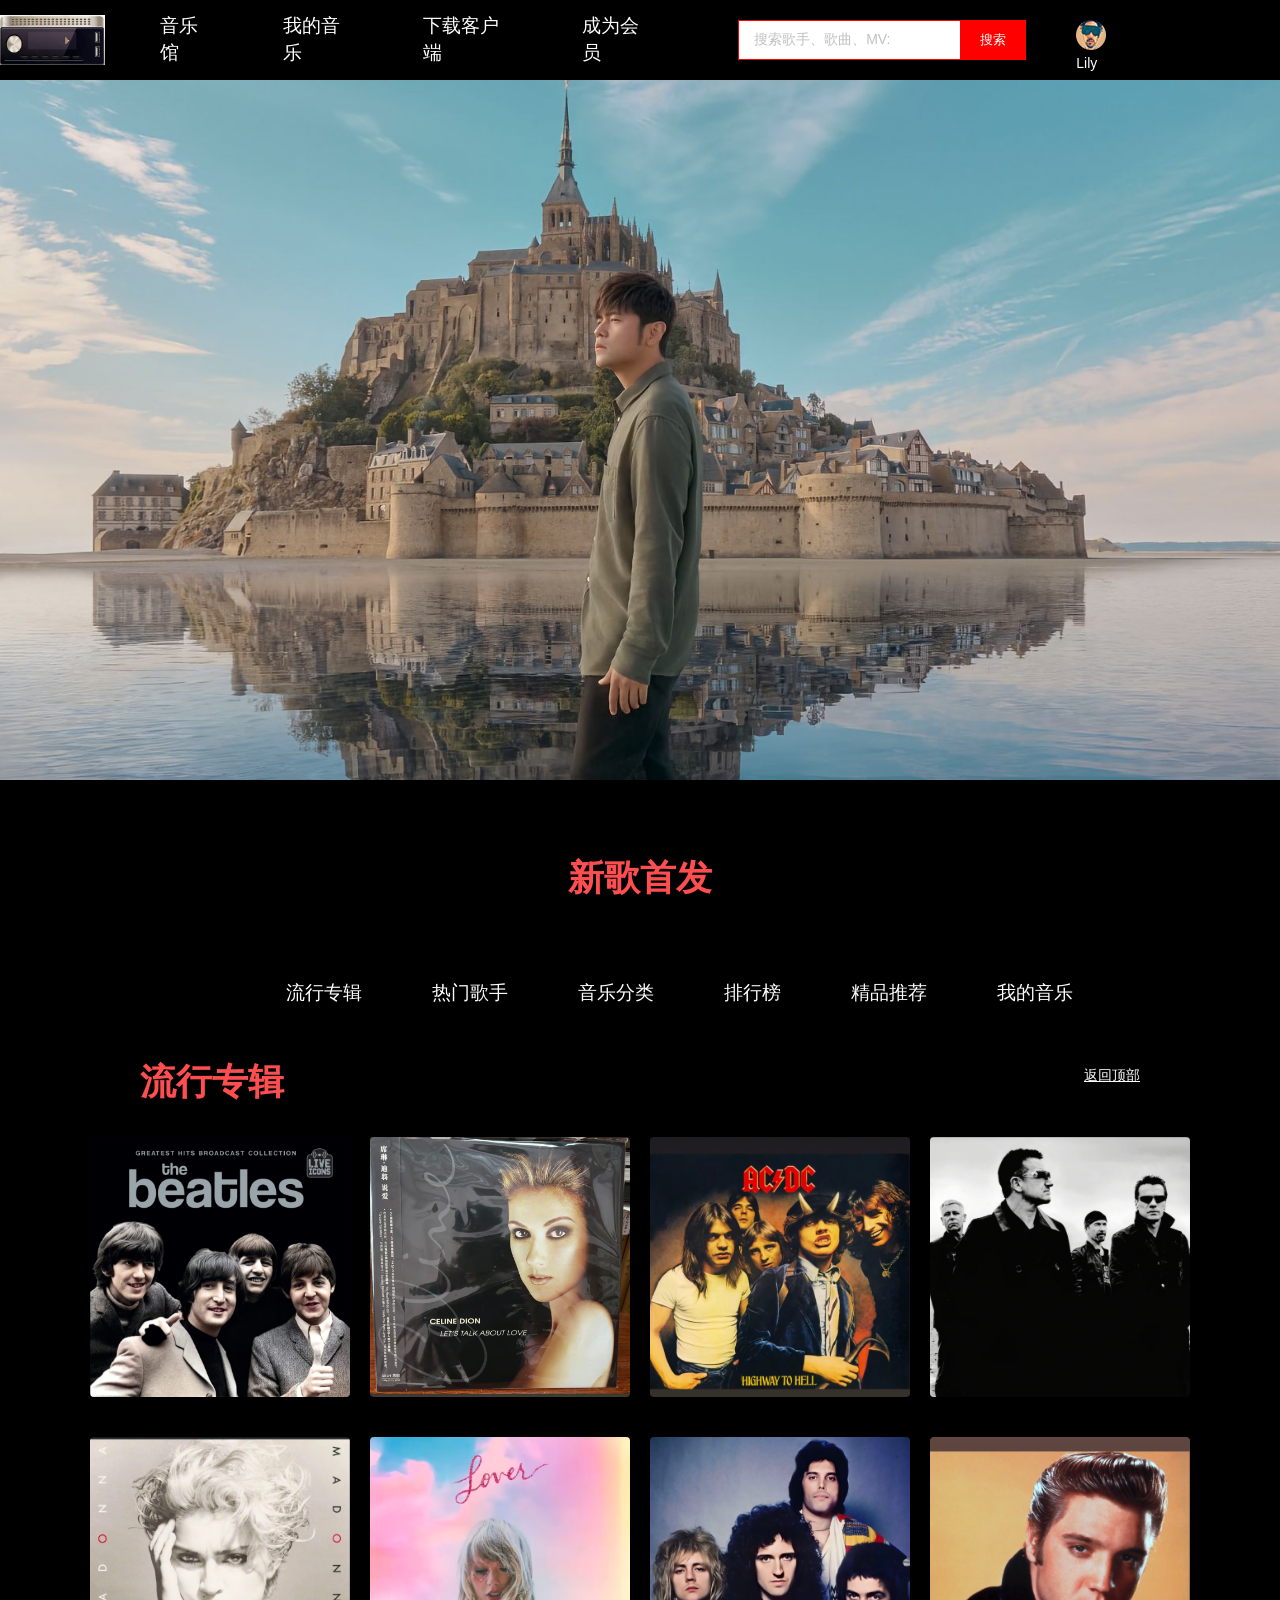
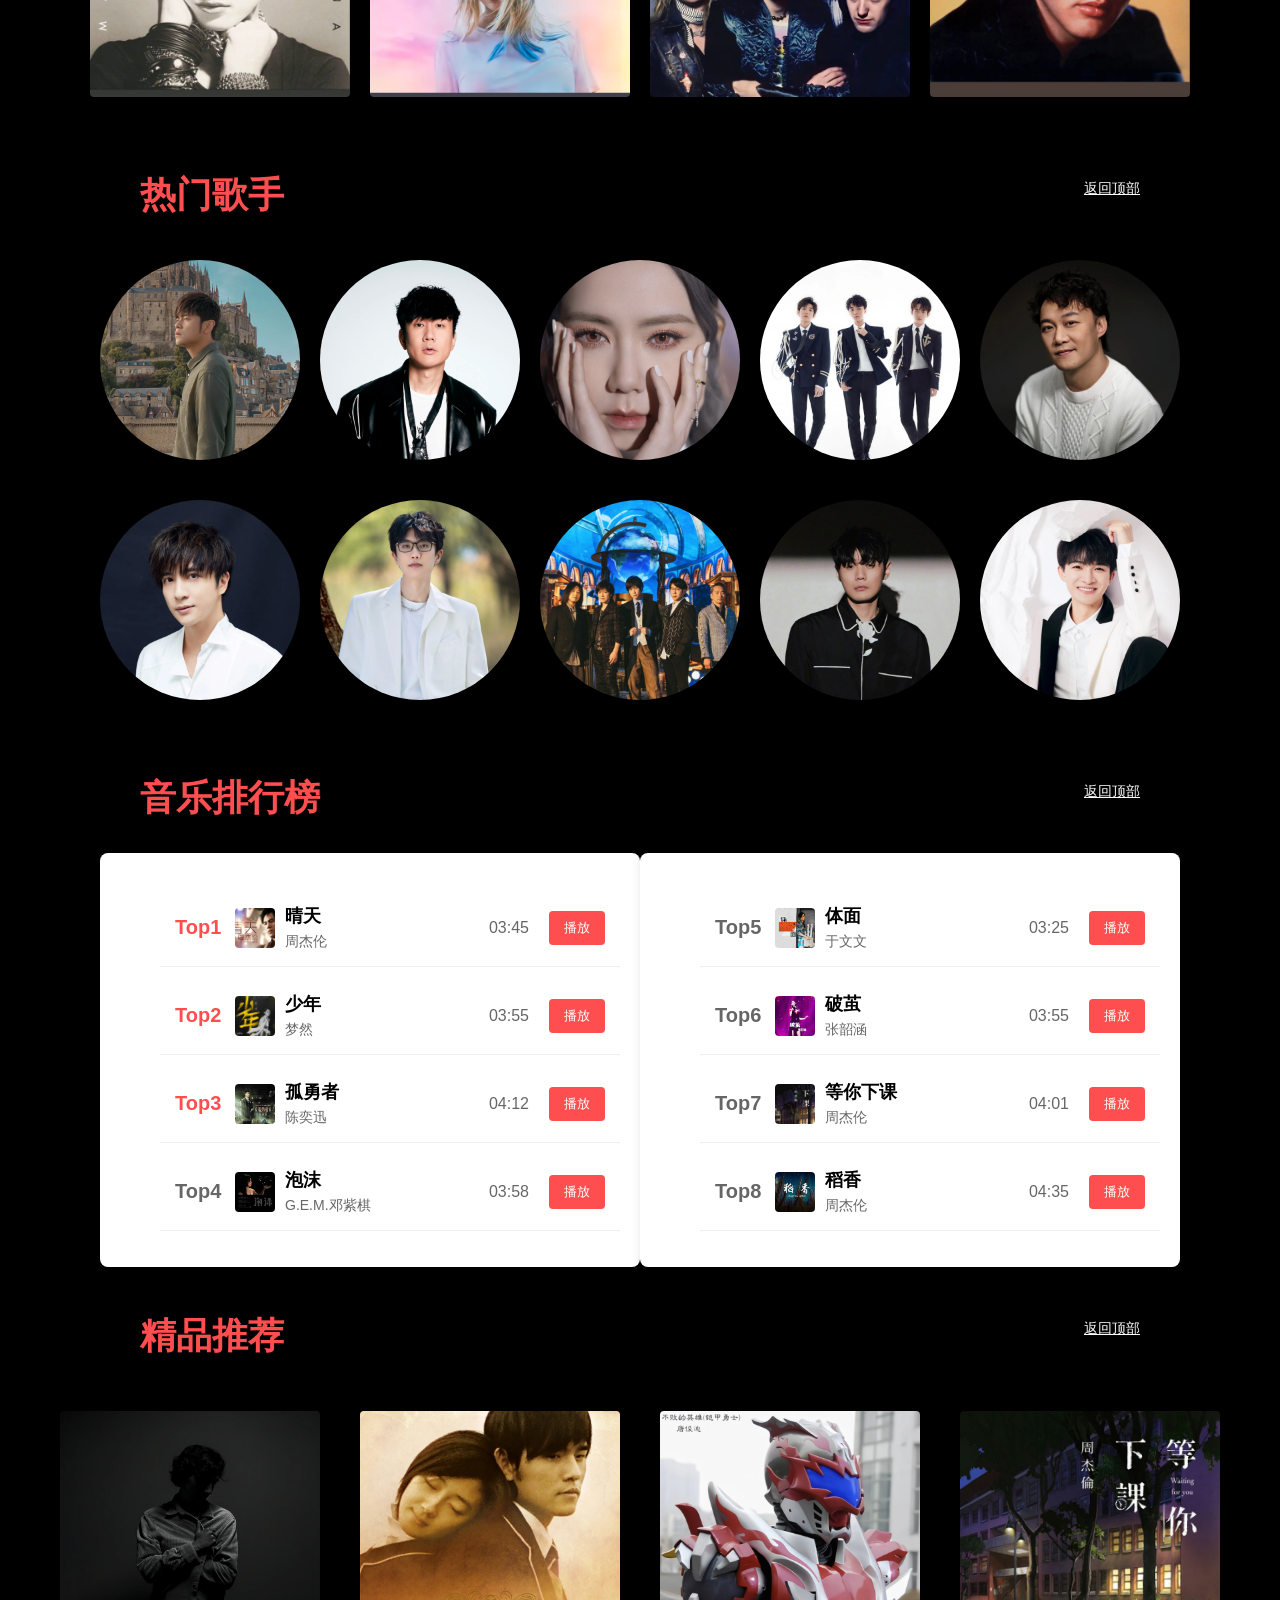
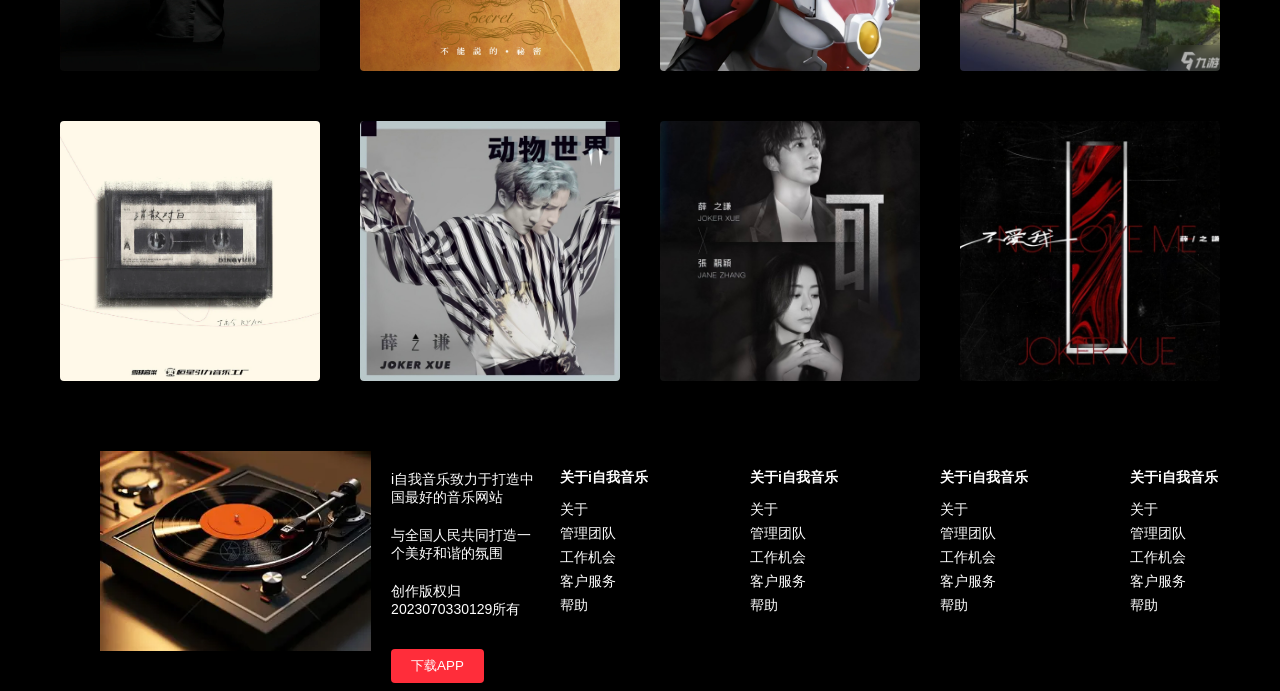
==== web/music/index.html @ 64b98629 "Add files via upload" ====
<!DOCTYPE html>
<html lang="en">
<head>
    <meta charset="UTF-8">
    <meta name="viewport" content="width=device-width, initial-scale=1.0">
    <title>音乐在线网站</title>
    <link rel="stylesheet" href="style.css">
    <style>
       
        body{
            margin: 0;
            font-family: "宋体",sans-serif;

            background-color: black;
        }


        /*顶部导航*/
        .header{

            height: 80px;
            display: flex;
            margin: auto;

        }
        .container{
            margin: auto;
            padding-top: 0px;
            display: flex;
            justify-content: center;
            align-items: center;
        }



        /*Logo*/
        .logo{
            width: 50px;
            height: 50px;
            display: flex;
            margin-right: 0px;
        }

        

        /* 用户部分 */

        .user {
            
            display: flex;  
            margin-right: 100px;
            padding: 20px 50px; 
            color: white;
        }

        .user span{
            font-size: 14px;
            color: white;
        }

        .user a{
  
            text-decoration: none;

        }
        .user :hover{
            color: lightskyblue;
        }

        /*顶部导行目录1*/
        .nav1 {
            display: flex;
            gap: 30px;
            margin-left: 102px;
        }
        .nav1  li {
            display: flex;
            margin-right: 24px;
        }
        .nav1  li a {
            display: block;
            padding: 6px 8px;
            line-height: 27px;
            font-size: 19px;
            color: white;
            border-radius: 20%;/*圆角*/
            text-decoration: none;
            border-bottom: 2px solid transparent;
        }

        .nav1  li a:hover {
            background-color: lightskyblue;

        }



        /*顶部导行目录2*/

        .container2{
            margin: auto;
            padding-top: 10px;
            display: flex;
            justify-content: center;
            align-items: center;
        }

        .nav2 {
            padding-top: 0px;
            display: flex;
            gap: 30px;
            margin-left: 102px;
        }
        .nav2  li {
            display: flex;
            margin-right: 24px;
        }
        .nav2  li a {
            display: block;
            padding: 6px 8px;
            line-height: 27px;
            font-size: 19px;
            color: white;
            border-radius: 50%;
            text-decoration: none;
            border-bottom: 2px solid transparent;
        }

        .nav2 li a:hover {
            background-color: lightskyblue;
            
        }


   

        /*顶部导行目录跳转内容3*/
        .container3{
            margin: auto;
            display: auto;
        }
        
        
        /*搜索部分*/
        .search{
            display: flex;
            width: 300px;
            height: 40px;
            margin-left: 54px;
        }
        
        .search input{
            flex: 1;
            border: 1px solid red;
            border-right: 0;
            color: #bfbfbf;
            padding-left: 15px;
            font-size: 14px;
        }

        .search button {
            padding: 10px 20px;
            align-self: center;
            height: 40px;
            border: 3px;
            cursor: pointer;
            color: #fff;
            background-color: red;
        }
        .search button:hover{
            background-color: lightskyblue;
        }


        .banana{
            height: 700px;
            margin: 0 auto;
            align-items: center;
            display: flex;
            justify-content: center;
            position: relative;
            background: url(image/周杰伦banana.jpeg) no-repeat center/cover;
            text-decoration: none;

        }

        /*标题大字设计*/
        h1 {
            color: #ff4e50;
            font-size: 36px;
            margin-bottom: 10px;
        }
        
        

                
        /* 3.2流行专辑卡片布局 */
        .container3_2 {
            padding-top: 10px;
            width: 1200px;
            justify-content: center;
            margin: 0 auto;
            display: flex;
            flex-wrap: wrap;
        }
        .pop-card {
            position: relative;
            width: 260px;
            padding: 10px;
            margin-bottom: 20px;
        }

        .pop-card img {
            width: 100%;
            height: auto;
            display: block;
            border-radius: 4px;
        }
        .pop-card img:hover{
            transform: translateY(-10px);/* 专辑图片向上浮动10像素 */
            transition: all 0.5s ease;/* 专辑图片向上浮动过程时间*/
        }


        
        
        /* 3.3热门歌手 圆形容器样式*/
        .container3_3 {
            padding-top: 20px;
            width: 1200px;
            justify-content: center;
            margin: 0 auto;
            display: flex;
            flex-wrap: wrap;
        }


        .Singer-image {
            position: relative;
            width: 200px;
            padding: 10px;
            margin-bottom: 20px;
        }
        /* 图片样式 */
        .Singer-image img {
            width: 100%;
            height: auto;
            display: block;
            border-radius: 50%;/*圆角*/
            object-fit: cover;
        }
        .Singer-image img:hover{
            transform: translateY(-10px);/* 专辑图片向上浮动10像素 */
            transition: all 0.5s ease;/* 专辑图片向上浮动过程时间*/
        }







        /*3.4音乐分类*/




        /*3.5排行榜 布局*/
        .container3_5 {
            padding-top: 20px;
            width: 1200px;
            justify-content: center;
            margin: 0 auto;
            display: flex;
            flex-wrap: wrap;
        }


        
        
        .chart-container {
            width: 500px;
            background-color: white;
            border-radius: 8px;
            box-shadow: 0 2px 10px rgba(0, 0, 0, 0.1);
            padding: 20px;
        }
        
        .song-list {
            list-style: none;
        }
        
        .song-item {
            display: flex;
            align-items: center;
            padding: 15px;
            border-bottom: 1px solid #eee;
            transition: background-color 0.2s;
        }
        
        
        .song-item:hover {
            background-color: #f9f9f9;
        }
        
        .rank {
            display: flex;
            justify-content: space-between;
            font-size: 20px;
            font-weight: bold;
            width: 60px;
            text-align: center;
            color: #666;
        }
        
        .rank.top-3 {
            color: #ff4e50;
        }
        
        .song-cover {
            width: 60px;
            height: 60px;
            border-radius: 4px;
            margin-right: 15px;
            object-fit: cover;
        }
        
        .song-info {
            flex: 1;
        }
        
        .song-title {
            font-size: 18px;
            font-weight: bold;
            margin-bottom: 5px;
        }
        
        .song-artist {
            color: #666;
            font-size: 14px;
        }
        
        .song-duration {
            color: #666;
            margin-right: 20px;
        }
        
        .play-btn {
            background-color: #ff4e50;
            color: white;
            border: none;
            border-radius: 4px;
            padding: 8px 15px;
            cursor: pointer;
            transition: background-color 0.2s;
        }
        
        .play-btn:hover {
            background-color: #ff2d3a;
        }
        



        /*3.6精品推荐列表*/
        /*推荐文字*/
        .recommend-hd{
            width: 1000PX;
            padding-top: 20px;
            margin: 0 auto;
            justify-content: space-between;
            display: flex;
            align-items: center;
            color: black;

        }

        .recommend-hd1{
            font-size: 14px;
            color: white;           
        }

        .recommend-hd1:hover{
            color: rgb(128, 187, 255);
        }

        /*推荐歌单图片*/
        .recommend-content {
            padding-top: 20px;
            width: 1200px;
            justify-content: center;
            margin: 0 auto;
            display: flex;
            flex-wrap: wrap;
        }

        .song-card {
            position: relative;
            width: 260px;
            padding: 10px;
            margin-bottom: 20px;
        }

        .song-card img {
            width: 100%;
            height: auto;
            display: block;
            border-radius: 4px;
        }

        .song-card img:hover{
            transform: translateY(-10px);/* 专辑图片向上浮动10像素 */
            transition: all 0.5s ease;/* 专辑图片向上浮动过程时间*/
        }




        
        /*3.7 我的喜欢 布局 */
    
        .container3_7 {
            max-width: 1100px;
            margin: 0 auto;
            padding: 20px;
        }

        /* 标签栏样式 */
        .tab-nav {
            display: flex;
            gap: 20px;
            margin-bottom: 20px;
        }
   
        .tab-nav li {

            list-style: none;
            padding: 8px 15px;
            cursor: pointer;
            color: #fff;
            border-radius: 4px;
            transition: background-color 0.3s ease;
        }
        .tab-nav li.active {
            background-color: #66cde6;
        }
    
        .tab-nav li:hover {
            background-color: #00a4ff;
        }
    

        /* 操作按钮栏样式 */

    .action-bar {
        width: 400px;
        display: flex;
        margin-left: 840px;
        align-items: center;
        gap: 15px;
        margin-bottom: 15px;
    }
    

    .action-btn {
      padding: 6px 12px;
      background-color: #fff;
      border: none;
      border-radius: 4px;
      cursor: pointer;
      color: #333;
      transition: background-color 0.3s ease;
    }

    .action-btn:hover {
      background-color: #66cde6;
    }


    /* 歌曲列表表头 */
    .song-table-header {
      display: flex;
      margin: auto;
      background-color: #66cde6;
      color: #fff;
      padding: 8px 10px;
      border-radius: 4px;
      margin-bottom: 10px;
    }

    .song-table-header div {
      flex: 1;
      text-align: left;
    }

    /* 歌曲列表项样式 */
    .song-list {
      display: flex;
      flex-direction: column;
      gap: 10px;
    }
    .song-list :hover{
        background-color: lightskyblue;
    }

    .song-iteml {
      display: flex;
      align-items: center;
      background-color: #fff;
      padding: 10px;
      border-radius: 4px;
      transition: box-shadow 0.3s ease;
    }

    .song-iteml:hover {
      box-shadow: 0 0 5px rgba(0, 0, 0, 0.2);
    }

    .song-iteml div {
      flex: 1;
    }

    .song-cover {
      width: 40px;
      height: 40px;
      margin-right: 10px;
      border-radius: 4px;
    }



    /* 底部设置 */
    .footer {
        height: 200px;
        margin: 0 auto;
        display: flex;
        justify-content: space-between;
        background-color: black;
        padding: 40px 0;
        font-size: 14px;
        color: white;
    }
    
    .footer-logo{
        width: 400px;
        display: flex;
        margin-left: 100px;
    }


    .footer-left {
        width: 800px;
    }


    .footer-left p {
        margin: 20px;
    }

    .footer-left button {
         margin-top: 10px;
         padding: 8px 20px;
         background-color: #00aaff;
         color: white;
         border: none;
         border-radius: 4px;
         cursor: pointer;
        }

        .footer-right {
            display: flex;
            gap: 40px;
        }


        .footer-column h4 {
            width: 100px;
            margin-right: 50px; 
            font-weight: bold;
            margin-bottom: 10px;

        }
        .footer-column ul {
            list-style: none;
            padding: 0;
        }

        .footer-column ul li {
            margin-bottom: 6px;

        }

        .footer-column ul li a {
            color: white;
            text-decoration: none;

        }

        .footer-column ul li a:hover {
  
            color: #00aaff;
        }

        .download{
            margin-left: 20px;
        }  
        
        
    </style>
</head>

<body>
    <!-- 头部 -->
    <div class="header">
        <div class="container">
                   
            <!-- 导航栏部分 -->
            
            <!-- logo部分 -->
             <div class="logo">
                <img src="image/logo1.png" alt="">
            </div>

            <div class="nav1">
                <li><a  href="#">音乐馆</a></li>
                <li><a  href="my music.html">我的音乐</a></li>
                <li><a  href="#">下载客户端</a></li>
                <li><a  href="#" >成为会员</a></li>
            </div>

            <!--搜索部分 -->
            <div class="search">    
                <input type="text" value="搜索歌手、歌曲、MV:" >
                <button>搜索</button>
            </div>
            
            

        </div>
        <!--用户模块 -->
      
            <div class="user">           
                <a href="">        
                    <img src="image/user.png" alt="">
                    <span>Lily</span>
                </a>
            </div>
            
        
     
    </div>



    

    <div class="banana"></div>
    
    <div style="text-align: center;padding-top: 50px; padding-bottom: 50px;">
        <h1>新歌首发</h1>
    </div>
    
    
    <div class="header2">

        <div class="container2">
            
            <!--顶部导行目录2-->

            <!--第二个区域目录区域，使用表格和列表标签局部布局-->
            <div class="nav2">                         
                <li><a class="nav2-item" href="#3.2">流行专辑</a></li>
                <li><a class="nav2-item" href="#3.3">热门歌手</a></li>
                <li><a class="nav2-item" href="音乐分类.html">音乐分类</a></li>
                <li><a class="nav2-item" href="#3.5">排行榜</a></li>
                <li><a class="nav2-item" href="#3.6">精品推荐</a></li>
                <li><a class="nav2-item" href="my music.html">我的音乐</a></li>
            </div>    

        </div>

    </div>
     

    <!--第三个区内容区城-->
 
        <!--3.1首页
        <div>
            <div class="recommend-hd">
                <h2 id="3.1">首页</h2>
                <a href="#" class="recommend-hd1">返回顶部</a>
            </div>
            
            <div style="text-align: center;">
                
                <div style="text-align: center;">
                    <img src="banana.webp" alt=" ">
                </a>
            </div>
        </div>
        -->
        
  
        <!--3.2专辑-->
        <div style="text-align: center;">
            <div class="recommend-hd">
                <h1 id="3.2">流行专辑</h1>
                <a href="#" class="recommend-hd1">返回顶部</a>
            </div>
            
            <!-- 精选流行专辑卡片 -->
            
            <div class="container3_2">
                
                <div class="pop-card">
                    <img src="image/专辑10.jpg" alt="#">
                </div>

            <div class="pop-card">
                <img src="image/专辑1.jpg" alt="#">              
            </div>

            <div class="pop-card">
                <img src="image/专辑2.jpg" alt="#">             
            </div>

            <div class="pop-card">
                <img src="image/专辑3.jpg" alt="#">             
            </div>

            <div class="pop-card">
                <img src="image/专辑5.jpg" alt="#">               
            </div>

            <div class="pop-card">
                <img src="image/专辑4.jpg" alt="#">               
            </div>

            <div class="pop-card">
                <img src="image/专辑6.jpg" alt="#">    
            </div>

            <div class="pop-card">
                <img src="image/专辑7.jpg" alt="#">        
            </div>
        

            </div>
            
        
        </div>
        
        <!--3.3歌手-->
        <div style="text-align: center;">
            <div class="recommend-hd">
                <h1 id="3.3">热门歌手</h1>
                <a href="#" class="recommend-hd1">返回顶部</a>
            </div>
            
            <!-- 圆形容器 -->
            
            <div class="container3_3">
                <div class="Singer-image">
                    <img src="image/周杰伦.webp" alt="Singer">
                </div>
            
                <div class="Singer-image">
                    <img src="image/林俊杰.webp" alt="Singer">
                </div>
            
                <div class="Singer-image">
                    <img src="image/邓紫棋.webp" alt="Singer">
                </div>
            
                <div class="Singer-image">
                    <img src="image/TFBOYS.webp" alt="Singer">
                </div>
            
                <div class="Singer-image">
                    <img src="image/陈奕迅.webp" alt="Singer">
                </div>
            
                <div class="Singer-image">
                    <img src="image/薛之谦.webp" alt="Singer">
                </div>
            
                <div class="Singer-image">
                    <img src="image/许嵩.webp" alt="Singer">
                </div>
            
                <div class="Singer-image">
                    <img src="image/五月天.webp" alt="Singer">
                </div>
            
                <div class="Singer-image">
                    <img src="image/李荣浩.webp" alt="Singer">
                </div>
            
                <div class="Singer-image">
                    <img src="image/周深.webp" alt="Singer">
                </div>
            </div>


            <!-- 热门歌手圆形卡片 -->
        
        
        </div>
    

    
        <!--3.5排行榜-->
        <div class="recommend-hd">
            <h1 id="3.5">音乐排行榜</h1>
            <a href="#" class="recommend-hd1">返回顶部</a>
        </div>
        
        <!--第一列-->
        <div class="container3_5">
            
            <div class="chart-container">
                
                <ul class="song-list">
                    <!-- 排行榜第1名 -->
                     <li class="song-item">
                        <div class="rank top-3">Top1</div>
                    <img src="image/晴天.jpg" alt="歌曲封面" class="song-cover">
                    <div class="song-info">
                        <div class="song-title">晴天</div>
                        <div class="song-artist">周杰伦</div>
                    </div>
                    <div class="song-duration">03:45</div>
                    <button class="play-btn">播放</button>
                </li>
                
                <!-- 排行榜第2名 -->
                <li class="song-item">
                    <div class="rank top-3">Top2</div>
                    <img src="image/少年.webp" alt="歌曲封面" class="song-cover">
                    <div class="song-info">
                        <div class="song-title">少年</div>
                        <div class="song-artist">梦然</div>
                    </div>
                    <div class="song-duration">03:55</div>
                    <button class="play-btn">播放</button>
                </li>
                
                <!-- 排行榜第3名 -->
                <li class="song-item">
                    <div class="rank top-3">Top3</div>
                    <img src="image/孤勇者.webp" alt="歌曲封面" class="song-cover">
                    <div class="song-info">
                        <div class="song-title">孤勇者</div>
                        <div class="song-artist">陈奕迅</div>
                    </div>
                    <div class="song-duration">04:12</div>
                    <button class="play-btn">播放</button>
                </li>
                
                <!-- 排行榜第4名 -->
                <li class="song-item">
                    <div class="rank">Top4</div>
                    <img src="image/泡沫.webp" alt="歌曲封面" class="song-cover">
                    <div class="song-info">
                        <div class="song-title">泡沫</div>
                        <div class="song-artist">G.E.M.邓紫棋</div>
                    </div>
                    <div class="song-duration">03:58</div>
                    <button class="play-btn">播放</button>
                </li>
            </ul>
        </div>
        
        
        <!--第二列-->
        <div class="chart-container">
            <ul class="song-list">

                <!-- 排行榜第5名 -->
                 <li class="song-item">
                    <div class="rank">Top5</div>
                    <img src="image/体面.jpg" alt="歌曲封面" class="song-cover">
                    
                    <div class="song-info">
                        <div class="song-title">体面</div>
                        <div class="song-artist">于文文</div>
                    </div>
                    <div class="song-duration">03:25</div>
                    <button class="play-btn">播放</button>
                </li>
                
                <!-- 排行榜第6名 -->
                <li class="song-item">
                    <div class="rank">Top6</div>
                    <img src="image/破茧.jpg" alt="歌曲封面" class="song-cover">
                    <div class="song-info">
                        <div class="song-title">破茧</div>
                        <div class="song-artist">张韶涵</div>
                    </div>
                    <div class="song-duration">03:55</div>
                    <button class="play-btn">播放</button>
                </li>

                <!-- 排行榜第7名 -->
                <li class="song-item">
                    <div class="rank">Top7</div>
                    <img src="image/等你下课.webp" alt="歌曲封面" class="song-cover">
                    <div class="song-info">
                        <div class="song-title">等你下课</div>
                        <div class="song-artist">周杰伦</div>
                    </div>
                    <div class="song-duration">04:01</div>
                    <button class="play-btn">播放</button>
                </li>

                <!-- 排行榜第8名 -->
                <li class="song-item">
                    <div class="rank">Top8</div>
                    <img src="image/稻香.jpg" alt="歌曲封面" class="song-cover">
                    <div class="song-info">
                        <div class="song-title">稻香</div>
                        <div class="song-artist">周杰伦</div>
                    </div>
                    <div class="song-duration">04:35</div>
                    <button class="play-btn">播放</button>
                </li>
            </ul>
            
           
        </div>

    </div>

    





    <!-- 3.6精选推荐歌单 -->
        <div class="recommend-hd">
          <h1 id="3.6">精品推荐</h1>
          <a href="#" class="recommend-hd1">返回顶部</a>
        </div>


        <!-- 精选推荐歌单卡片 -->
        <div class="recommend-content">

            <div class="song-card">
                <img src="image/anson walk1.webp" alt="#">
            </div>

            <div class="song-card">
                <img src="image/不能说的秘密.webp" alt="#">
              
            </div>

            <div class="song-card">
                <img src="image/不败的英雄.webp" alt="#">
               
            </div>

            <div class="song-card">
                <img src="image/等你下课1.jpg" alt="#">
               
            </div>

            <div class="song-card">
                <img src="image/消散对白.webp" alt="#">
              
            </div>

            <div class="song-card">
                <img src="image/xzq.jpg" alt="#">
                
            </div>

            <div class="song-card">
                <img src="image/xzq1.jpg" alt="#">
               
            </div>

            <div class="song-card">
                <img src="image/xzq2.jpg" alt="#">
       
            </div>

        </div>





        <!-- 底部 -->
  
        <div class="footer">
            <!-- 底部左侧 -->


    <div class="footer-logo">
        <img src="image/logo.webp" alt="音乐 logo">    
    </div>
          
    <div class="footer-left">
        <p>i自我音乐致力于打造中国最好的音乐网站</p>
        <p>与全国人民共同打造一个美好和谐的氛围</p>
        <p>创作版权归2023070330129所有</p>
        
        <div class="download">
            <button style="background-color: #ff2d3a;">下载APP</button>
        
        </div>
    </div>

    <!-- 右侧四列 -->
    <div class="footer-right">
      <div class="footer-column">
        <h4>关于i自我音乐</h4>
        <ul>
          <li><a href="#">关于</a></li>
          <li><a href="#">管理团队</a></li>
          <li><a href="#">工作机会</a></li>
          <li><a href="#">客户服务</a></li>
          <li><a href="#">帮助</a></li>
        </ul>
      </div>
      <div class="footer-column">
        <h4>关于i自我音乐</h4>
        <ul>
          <li><a href="#">关于</a></li>
          <li><a href="#">管理团队</a></li>
          <li><a href="#">工作机会</a></li>
          <li><a href="#">客户服务</a></li>
          <li><a href="#">帮助</a></li>
        </ul>
      </div>
      <div class="footer-column">
        <h4>关于i自我音乐</h4>
        <ul>
          <li><a href="#">关于</a></li>
          <li><a href="#">管理团队</a></li>
          <li><a href="#">工作机会</a></li>
          <li><a href="#">客户服务</a></li>
          <li><a href="#">帮助</a></li>
        </ul>
      </div>
      <div class="footer-column">
        <h4>关于i自我音乐</h4>
        <ul>
          <li><a href="#">关于</a></li>
          <li><a href="#">管理团队</a></li>
          <li><a href="#">工作机会</a></li>
          <li><a href="#">客户服务</a></li>
          <li><a href="#">帮助</a></li>
        </ul>
      </div>
    </div>
  </div>

  
</body>
</html>
---- web/music/style.css ----
body {
  font-family: Arial, sans-serif;
  margin: 0;
  background: #f7f7f7;
}
header {
  background: #333;
  color: white;
  padding: 10px 20px;
  display: flex;
  justify-content: space-between;
}
nav a {
  color: white;
  margin: 0 10px;
  text-decoration: none;
}
section {
  padding: 20px;
}
.song-card {
  display: inline-block;
  width: 200px;
  margin: 10px;
}
.Login-container {
  width: 300px;
  margin: auto;
  padding: 30px;
  background: white;
  box-shadow: 0 0 10px #ccc;
  margin-top: 50px;
}
textarea {
  width: 100%;
  height: 60px;
}
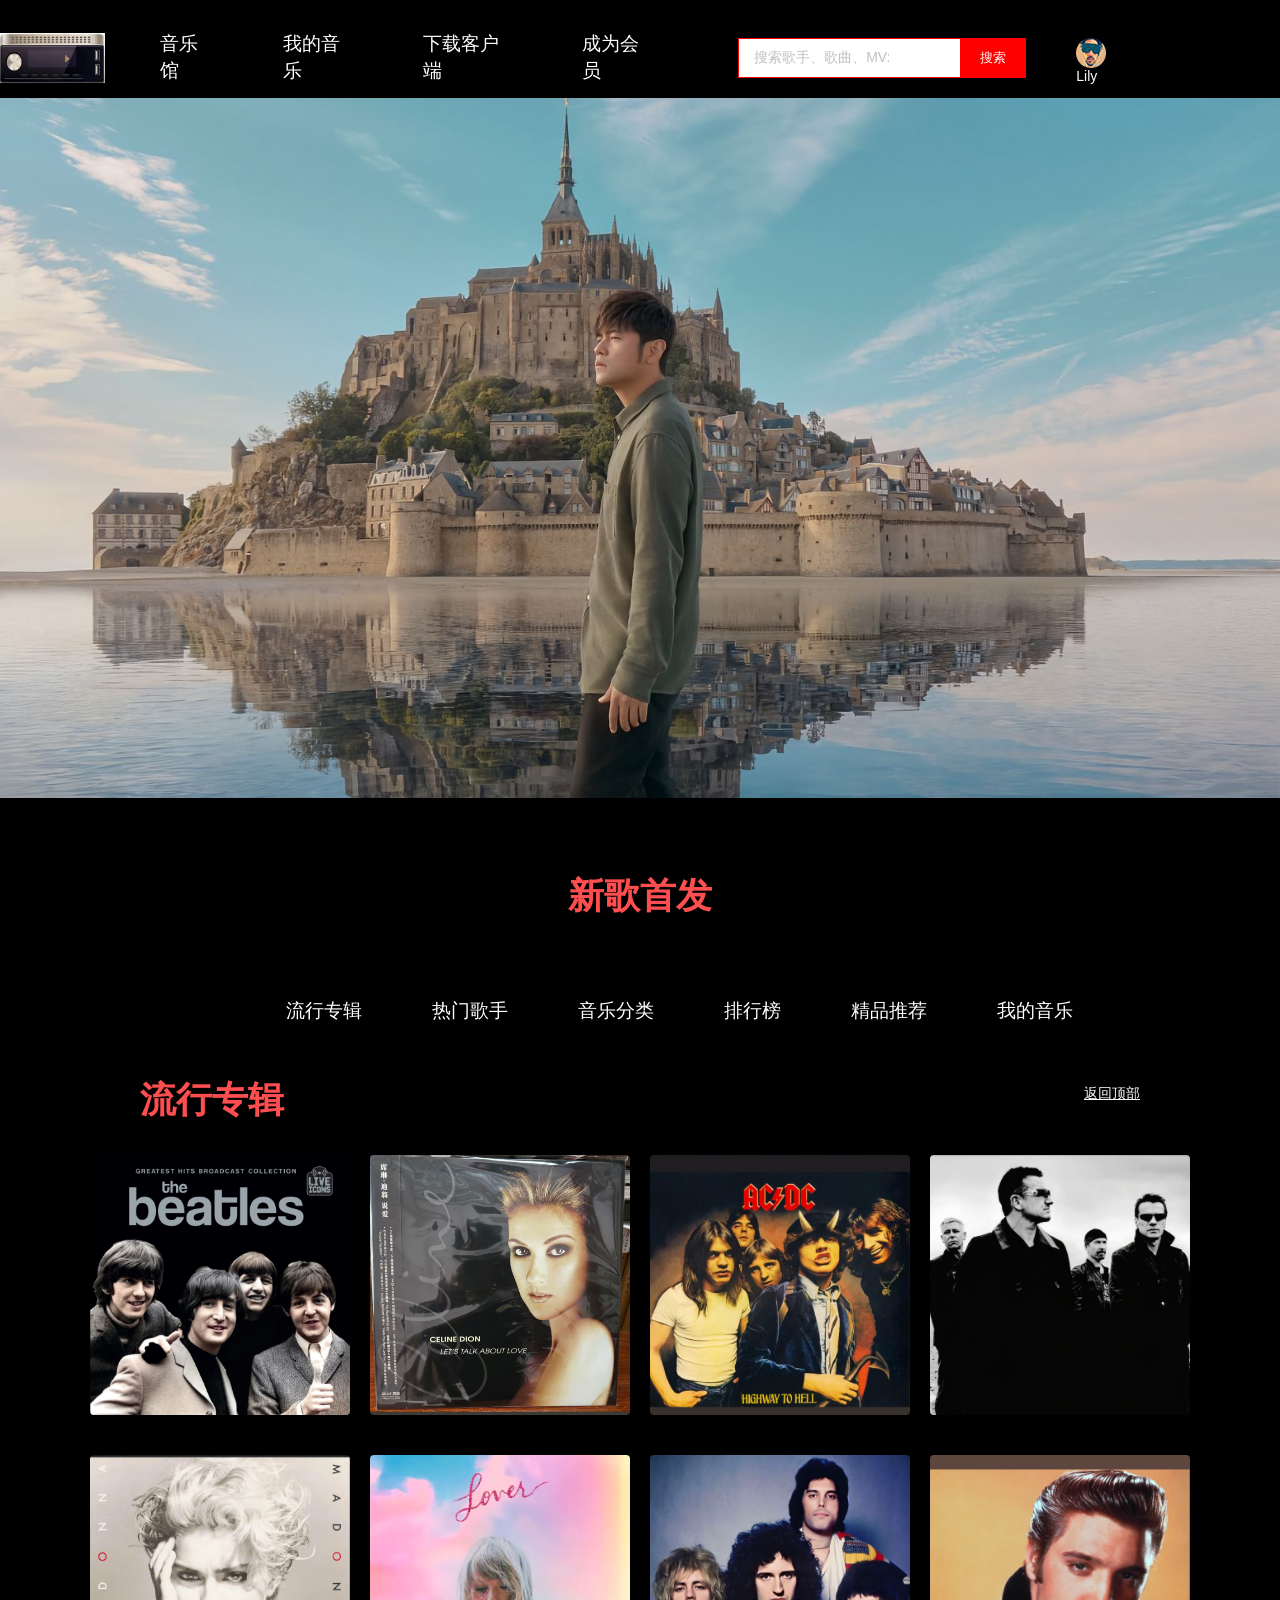
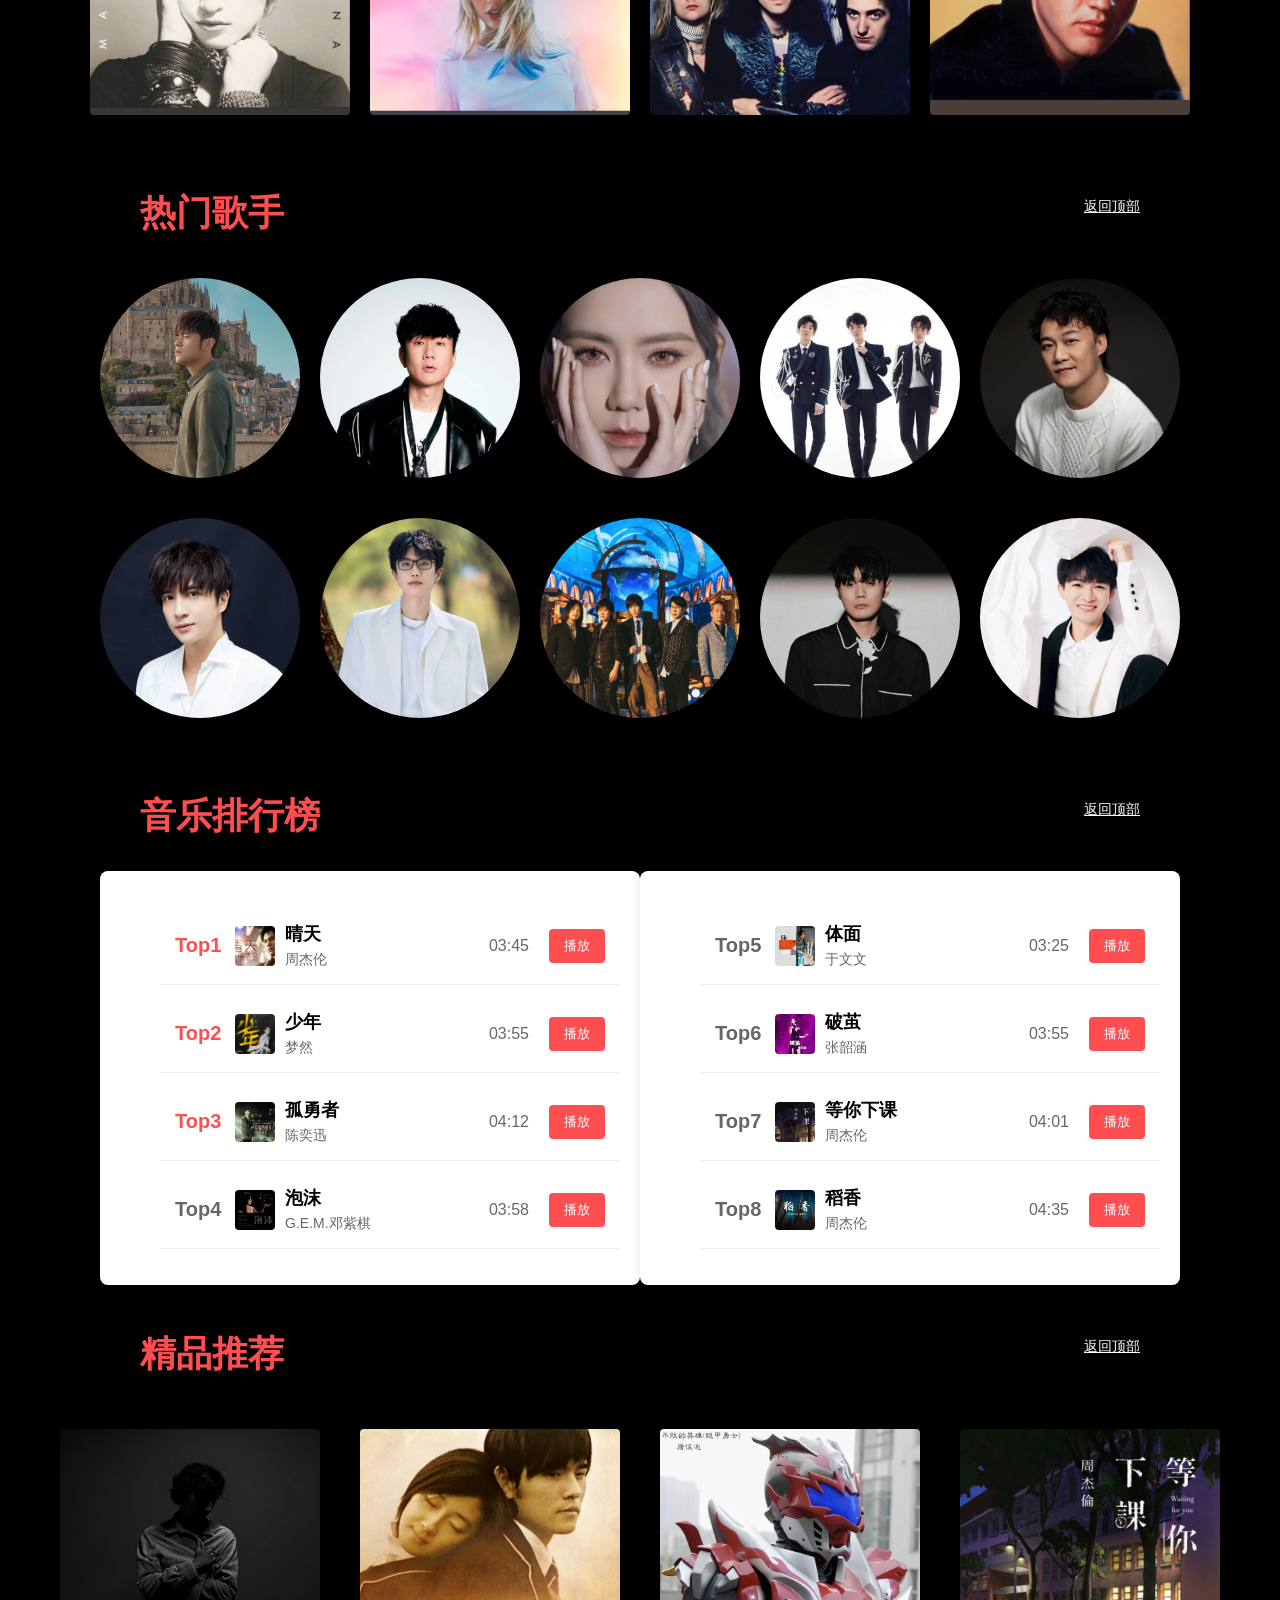
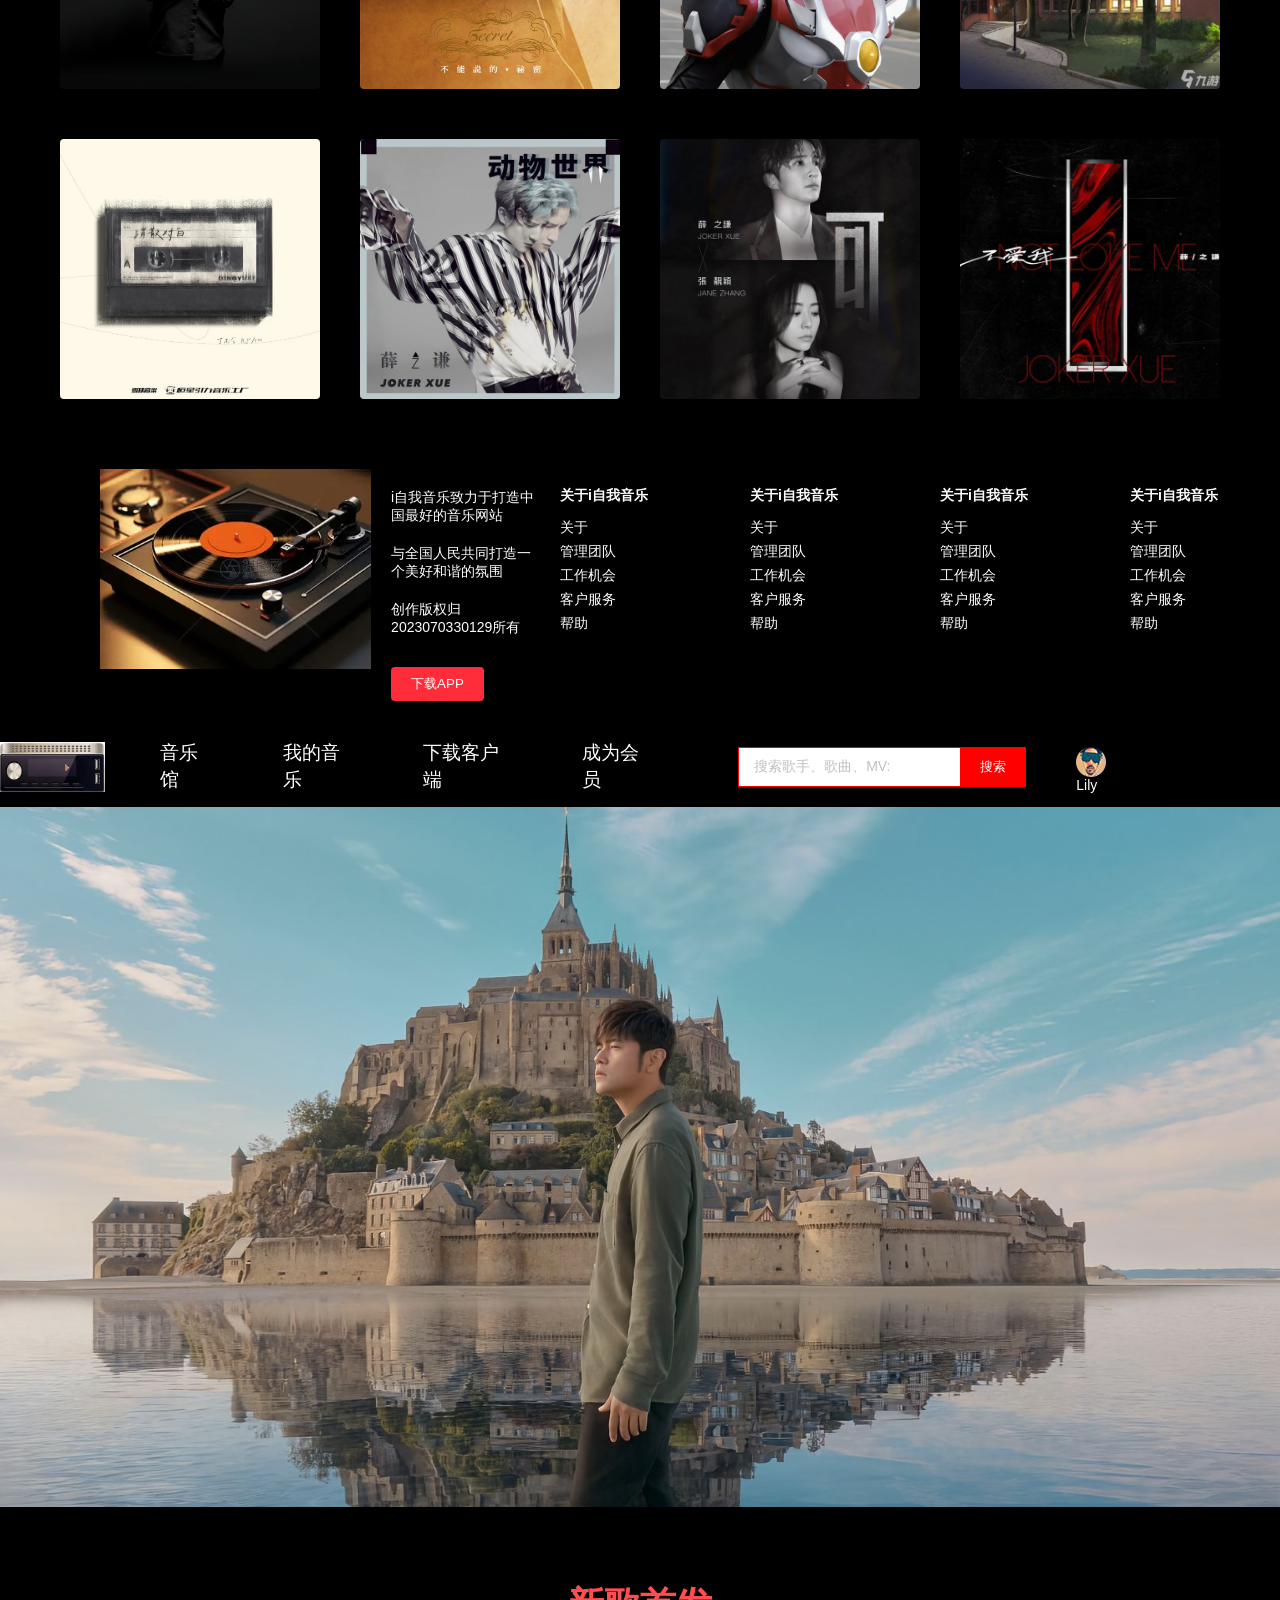
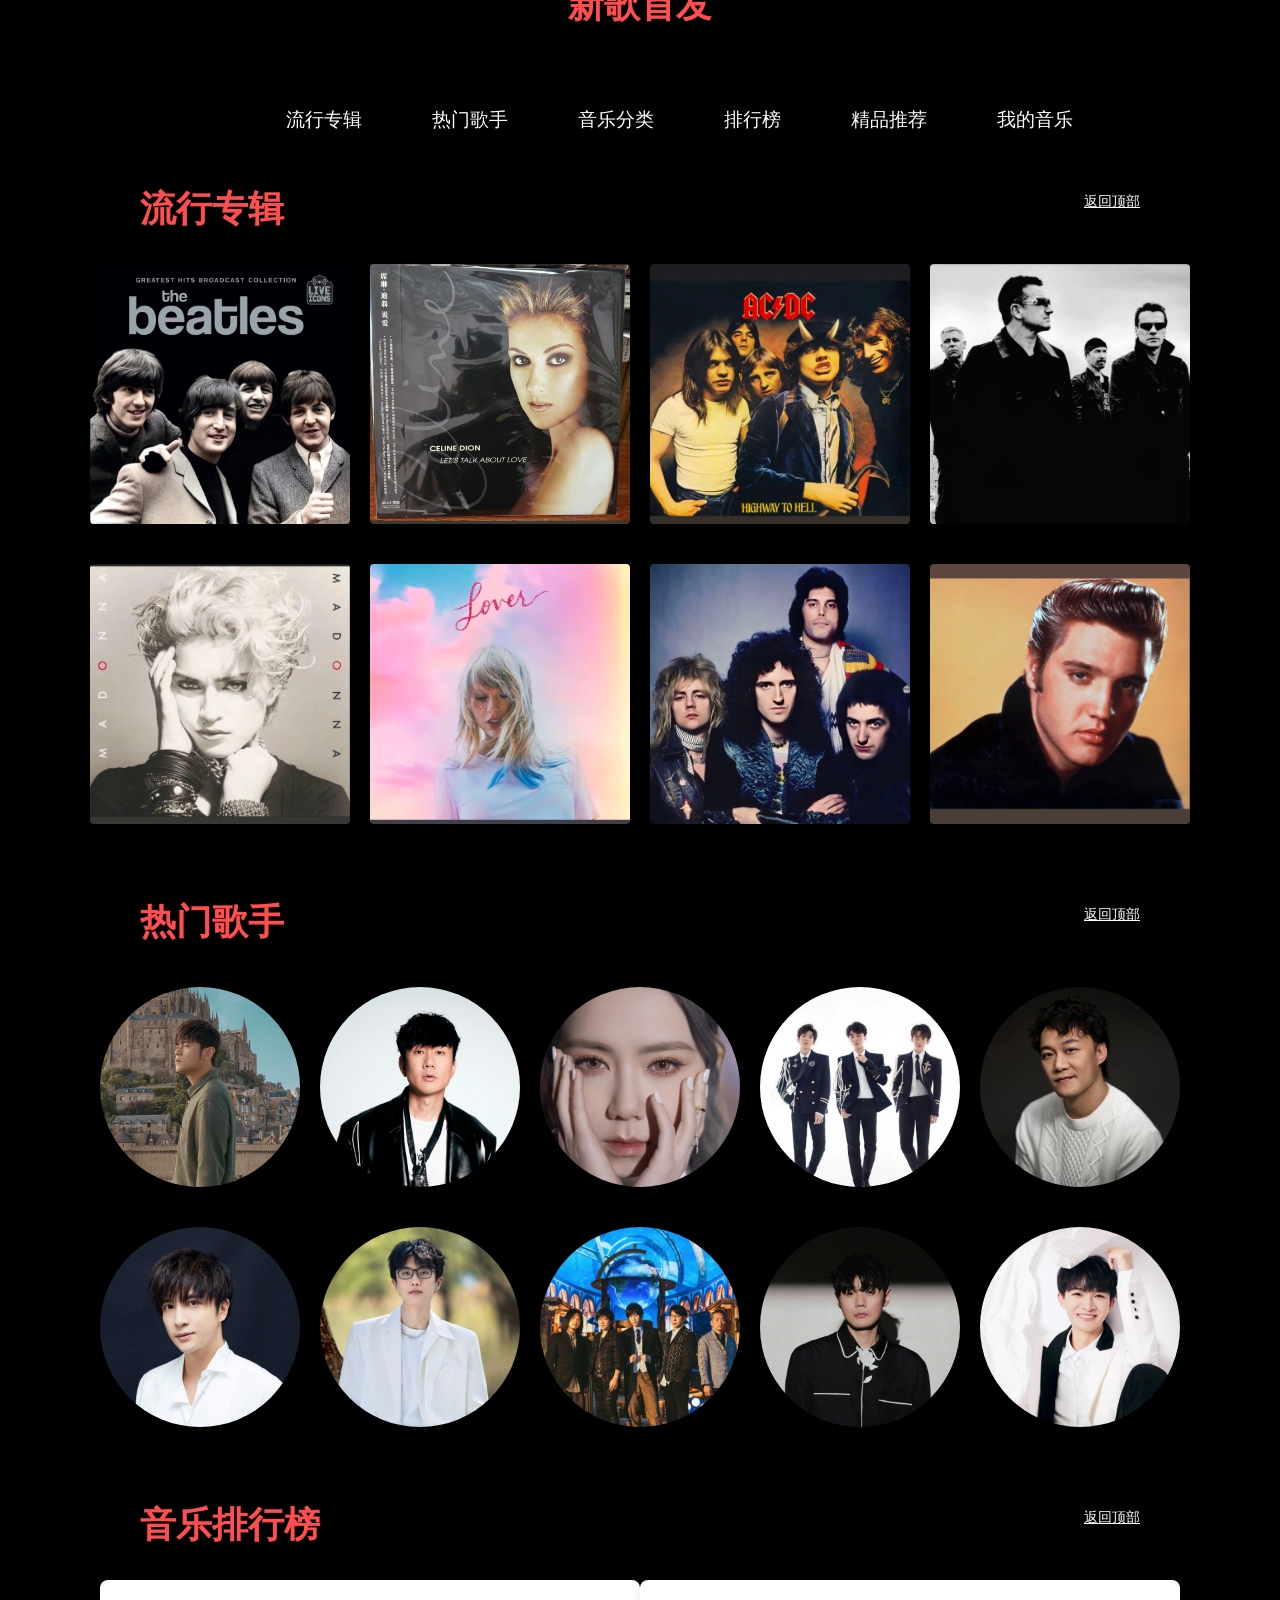
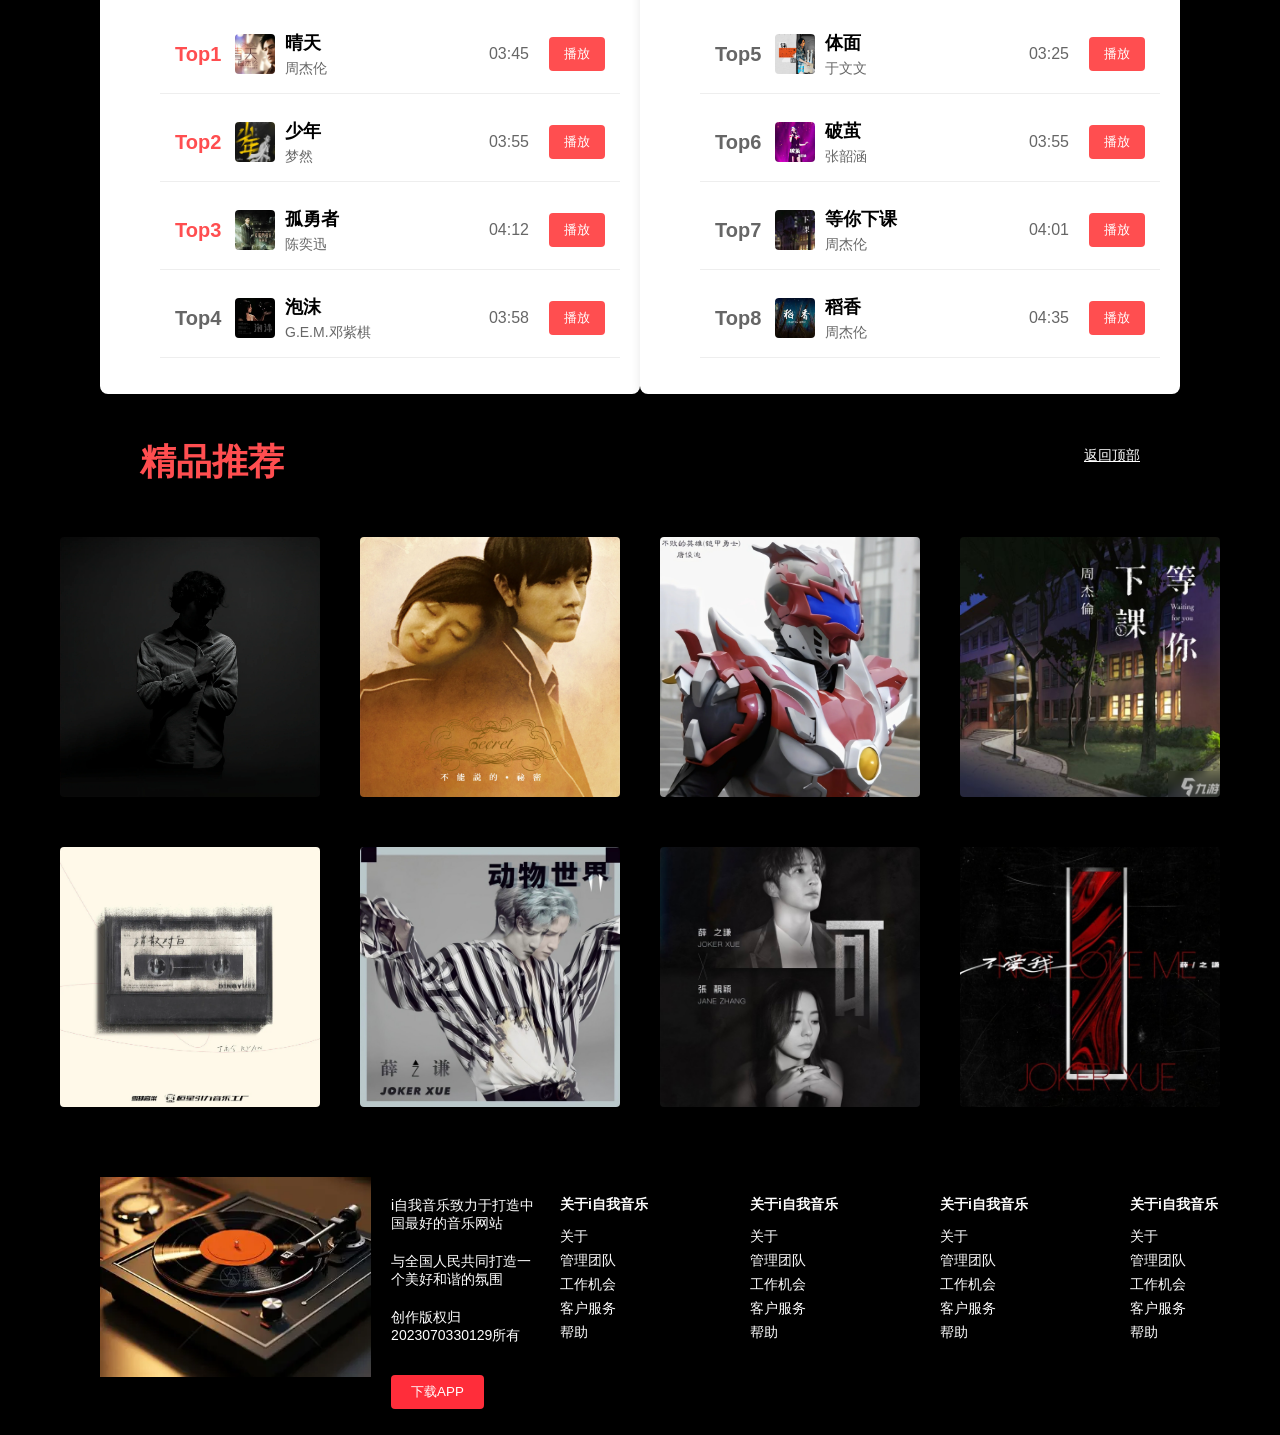
==== commit 24cf4c8d: "project" ====
--- a/web/music/index.html
+++ b/web/music/index.html
@@ -1,3 +1,1068 @@
+<<<<<<< HEAD
+<!DOCTYPE html>
+<html lang="en">
+<head>
+    <meta charset="UTF-8">
+    <meta name="viewport" content="width=device-width, initial-scale=1.0">
+    <title>音乐在线网站</title>
+    <link rel="stylesheet" href="style.css">
+    <style>
+       
+        body{
+            margin: 0;
+            font-family: "宋体",sans-serif;
+
+            background-color: black;
+        }
+
+
+        /*顶部导航*/
+        .header{
+
+            height: 80px;
+            display: flex;
+            margin: auto;
+
+        }
+        .container{
+            margin: auto;
+            padding-top: 0px;
+            display: flex;
+            justify-content: center;
+            align-items: center;
+        }
+
+
+
+        /*Logo*/
+        .logo{
+            width: 50px;
+            height: 50px;
+            display: flex;
+            margin-right: 0px;
+        }
+
+        
+
+        /* 用户部分 */
+
+        .user {
+            
+            display: flex;  
+            margin-right: 100px;
+            padding: 20px 50px; 
+            color: white;
+        }
+
+        .user span{
+            font-size: 14px;
+            color: white;
+        }
+
+        .user a{
+  
+            text-decoration: none;
+
+        }
+        .user :hover{
+            color: lightskyblue;
+        }
+
+        /*顶部导行目录1*/
+        .nav1 {
+            display: flex;
+            gap: 30px;
+            margin-left: 102px;
+        }
+        .nav1  li {
+            display: flex;
+            margin-right: 24px;
+        }
+        .nav1  li a {
+            display: block;
+            padding: 6px 8px;
+            line-height: 27px;
+            font-size: 19px;
+            color: white;
+            border-radius: 20%;/*圆角*/
+            text-decoration: none;
+            border-bottom: 2px solid transparent;
+        }
+
+        .nav1  li a:hover {
+            background-color: lightskyblue;
+
+        }
+
+
+
+        /*顶部导行目录2*/
+
+        .container2{
+            margin: auto;
+            padding-top: 10px;
+            display: flex;
+            justify-content: center;
+            align-items: center;
+        }
+
+        .nav2 {
+            padding-top: 0px;
+            display: flex;
+            gap: 30px;
+            margin-left: 102px;
+        }
+        .nav2  li {
+            display: flex;
+            margin-right: 24px;
+        }
+        .nav2  li a {
+            display: block;
+            padding: 6px 8px;
+            line-height: 27px;
+            font-size: 19px;
+            color: white;
+            border-radius: 50%;
+            text-decoration: none;
+            border-bottom: 2px solid transparent;
+        }
+
+        .nav2 li a:hover {
+            background-color: lightskyblue;
+            
+        }
+
+
+   
+
+        /*顶部导行目录跳转内容3*/
+        .container3{
+            margin: auto;
+            display: auto;
+        }
+        
+        
+        /*搜索部分*/
+        .search{
+            display: flex;
+            width: 300px;
+            height: 40px;
+            margin-left: 54px;
+        }
+        
+        .search input{
+            flex: 1;
+            border: 1px solid red;
+            border-right: 0;
+            color: #bfbfbf;
+            padding-left: 15px;
+            font-size: 14px;
+        }
+
+        .search button {
+            padding: 10px 20px;
+            align-self: center;
+            height: 40px;
+            border: 3px;
+            cursor: pointer;
+            color: #fff;
+            background-color: red;
+        }
+        .search button:hover{
+            background-color: lightskyblue;
+        }
+
+
+        .banana{
+            height: 700px;
+            margin: 0 auto;
+            align-items: center;
+            display: flex;
+            justify-content: center;
+            position: relative;
+            background: url(image/周杰伦banana.jpeg) no-repeat center/cover;
+            text-decoration: none;
+
+        }
+
+        /*标题大字设计*/
+        h1 {
+            color: #ff4e50;
+            font-size: 36px;
+            margin-bottom: 10px;
+        }
+        
+        
+
+                
+        /* 3.2流行专辑卡片布局 */
+        .container3_2 {
+            padding-top: 10px;
+            width: 1200px;
+            justify-content: center;
+            margin: 0 auto;
+            display: flex;
+            flex-wrap: wrap;
+        }
+        .pop-card {
+            position: relative;
+            width: 260px;
+            padding: 10px;
+            margin-bottom: 20px;
+        }
+
+        .pop-card img {
+            width: 100%;
+            height: auto;
+            display: block;
+            border-radius: 4px;
+        }
+        .pop-card img:hover{
+            transform: translateY(-10px);/* 专辑图片向上浮动10像素 */
+            transition: all 0.5s ease;/* 专辑图片向上浮动过程时间*/
+        }
+
+
+        
+        
+        /* 3.3热门歌手 圆形容器样式*/
+        .container3_3 {
+            padding-top: 20px;
+            width: 1200px;
+            justify-content: center;
+            margin: 0 auto;
+            display: flex;
+            flex-wrap: wrap;
+        }
+
+
+        .Singer-image {
+            position: relative;
+            width: 200px;
+            padding: 10px;
+            margin-bottom: 20px;
+        }
+        /* 图片样式 */
+        .Singer-image img {
+            width: 100%;
+            height: auto;
+            display: block;
+            border-radius: 50%;/*圆角*/
+            object-fit: cover;
+        }
+        .Singer-image img:hover{
+            transform: translateY(-10px);/* 专辑图片向上浮动10像素 */
+            transition: all 0.5s ease;/* 专辑图片向上浮动过程时间*/
+        }
+
+
+
+
+
+
+
+        /*3.4音乐分类*/
+
+
+
+
+        /*3.5排行榜 布局*/
+        .container3_5 {
+            padding-top: 20px;
+            width: 1200px;
+            justify-content: center;
+            margin: 0 auto;
+            display: flex;
+            flex-wrap: wrap;
+        }
+
+
+        
+        
+        .chart-container {
+            width: 500px;
+            background-color: white;
+            border-radius: 8px;
+            box-shadow: 0 2px 10px rgba(0, 0, 0, 0.1);
+            padding: 20px;
+        }
+        
+        .song-list {
+            list-style: none;
+        }
+        
+        .song-item {
+            display: flex;
+            align-items: center;
+            padding: 15px;
+            border-bottom: 1px solid #eee;
+            transition: background-color 0.2s;
+        }
+        
+        
+        .song-item:hover {
+            background-color: #f9f9f9;
+        }
+        
+        .rank {
+            display: flex;
+            justify-content: space-between;
+            font-size: 20px;
+            font-weight: bold;
+            width: 60px;
+            text-align: center;
+            color: #666;
+        }
+        
+        .rank.top-3 {
+            color: #ff4e50;
+        }
+        
+        .song-cover {
+            width: 60px;
+            height: 60px;
+            border-radius: 4px;
+            margin-right: 15px;
+            object-fit: cover;
+        }
+        
+        .song-info {
+            flex: 1;
+        }
+        
+        .song-title {
+            font-size: 18px;
+            font-weight: bold;
+            margin-bottom: 5px;
+        }
+        
+        .song-artist {
+            color: #666;
+            font-size: 14px;
+        }
+        
+        .song-duration {
+            color: #666;
+            margin-right: 20px;
+        }
+        
+        .play-btn {
+            background-color: #ff4e50;
+            color: white;
+            border: none;
+            border-radius: 4px;
+            padding: 8px 15px;
+            cursor: pointer;
+            transition: background-color 0.2s;
+        }
+        
+        .play-btn:hover {
+            background-color: #ff2d3a;
+        }
+        
+
+
+
+        /*3.6精品推荐列表*/
+        /*推荐文字*/
+        .recommend-hd{
+            width: 1000PX;
+            padding-top: 20px;
+            margin: 0 auto;
+            justify-content: space-between;
+            display: flex;
+            align-items: center;
+            color: black;
+
+        }
+
+        .recommend-hd1{
+            font-size: 14px;
+            color: white;           
+        }
+
+        .recommend-hd1:hover{
+            color: rgb(128, 187, 255);
+        }
+
+        /*推荐歌单图片*/
+        .recommend-content {
+            padding-top: 20px;
+            width: 1200px;
+            justify-content: center;
+            margin: 0 auto;
+            display: flex;
+            flex-wrap: wrap;
+        }
+
+        .song-card {
+            position: relative;
+            width: 260px;
+            padding: 10px;
+            margin-bottom: 20px;
+        }
+
+        .song-card img {
+            width: 100%;
+            height: auto;
+            display: block;
+            border-radius: 4px;
+        }
+
+        .song-card img:hover{
+            transform: translateY(-10px);/* 专辑图片向上浮动10像素 */
+            transition: all 0.5s ease;/* 专辑图片向上浮动过程时间*/
+        }
+
+
+
+
+        
+        /*3.7 我的喜欢 布局 */
+    
+        .container3_7 {
+            max-width: 1100px;
+            margin: 0 auto;
+            padding: 20px;
+        }
+
+        /* 标签栏样式 */
+        .tab-nav {
+            display: flex;
+            gap: 20px;
+            margin-bottom: 20px;
+        }
+   
+        .tab-nav li {
+
+            list-style: none;
+            padding: 8px 15px;
+            cursor: pointer;
+            color: #fff;
+            border-radius: 4px;
+            transition: background-color 0.3s ease;
+        }
+        .tab-nav li.active {
+            background-color: #66cde6;
+        }
+    
+        .tab-nav li:hover {
+            background-color: #00a4ff;
+        }
+    
+
+        /* 操作按钮栏样式 */
+
+    .action-bar {
+        width: 400px;
+        display: flex;
+        margin-left: 840px;
+        align-items: center;
+        gap: 15px;
+        margin-bottom: 15px;
+    }
+    
+
+    .action-btn {
+      padding: 6px 12px;
+      background-color: #fff;
+      border: none;
+      border-radius: 4px;
+      cursor: pointer;
+      color: #333;
+      transition: background-color 0.3s ease;
+    }
+
+    .action-btn:hover {
+      background-color: #66cde6;
+    }
+
+
+    /* 歌曲列表表头 */
+    .song-table-header {
+      display: flex;
+      margin: auto;
+      background-color: #66cde6;
+      color: #fff;
+      padding: 8px 10px;
+      border-radius: 4px;
+      margin-bottom: 10px;
+    }
+
+    .song-table-header div {
+      flex: 1;
+      text-align: left;
+    }
+
+    /* 歌曲列表项样式 */
+    .song-list {
+      display: flex;
+      flex-direction: column;
+      gap: 10px;
+    }
+    .song-list :hover{
+        background-color: lightskyblue;
+    }
+
+    .song-iteml {
+      display: flex;
+      align-items: center;
+      background-color: #fff;
+      padding: 10px;
+      border-radius: 4px;
+      transition: box-shadow 0.3s ease;
+    }
+
+    .song-iteml:hover {
+      box-shadow: 0 0 5px rgba(0, 0, 0, 0.2);
+    }
+
+    .song-iteml div {
+      flex: 1;
+    }
+
+    .song-cover {
+      width: 40px;
+      height: 40px;
+      margin-right: 10px;
+      border-radius: 4px;
+    }
+
+
+
+    /* 底部设置 */
+    .footer {
+        height: 200px;
+        margin: 0 auto;
+        display: flex;
+        justify-content: space-between;
+        background-color: black;
+        padding: 40px 0;
+        font-size: 14px;
+        color: white;
+    }
+    
+    .footer-logo{
+        width: 400px;
+        display: flex;
+        margin-left: 100px;
+    }
+
+
+    .footer-left {
+        width: 800px;
+    }
+
+
+    .footer-left p {
+        margin: 20px;
+    }
+
+    .footer-left button {
+         margin-top: 10px;
+         padding: 8px 20px;
+         background-color: #00aaff;
+         color: white;
+         border: none;
+         border-radius: 4px;
+         cursor: pointer;
+        }
+
+        .footer-right {
+            display: flex;
+            gap: 40px;
+        }
+
+
+        .footer-column h4 {
+            width: 100px;
+            margin-right: 50px; 
+            font-weight: bold;
+            margin-bottom: 10px;
+
+        }
+        .footer-column ul {
+            list-style: none;
+            padding: 0;
+        }
+
+        .footer-column ul li {
+            margin-bottom: 6px;
+
+        }
+
+        .footer-column ul li a {
+            color: white;
+            text-decoration: none;
+
+        }
+
+        .footer-column ul li a:hover {
+  
+            color: #00aaff;
+        }
+
+        .download{
+            margin-left: 20px;
+        }  
+        
+        
+    </style>
+</head>
+
+<body>
+    <!-- 头部 -->
+    <div class="header">
+        <div class="container">
+                   
+            <!-- 导航栏部分 -->
+            
+            <!-- logo部分 -->
+             <div class="logo">
+                <img src="image/logo1.png" alt="">
+            </div>
+
+            <div class="nav1">
+                <li><a  href="#">音乐馆</a></li>
+                <li><a  href="my music.html">我的音乐</a></li>
+                <li><a  href="#">下载客户端</a></li>
+                <li><a  href="#" >成为会员</a></li>
+            </div>
+
+            <!--搜索部分 -->
+            <div class="search">    
+                <input type="text" value="搜索歌手、歌曲、MV:" >
+                <button>搜索</button>
+            </div>
+            
+            
+
+        </div>
+        <!--用户模块 -->
+      
+            <div class="user">           
+                <a href="">        
+                    <img src="image/user.png" alt="">
+                    <span>Lily</span>
+                </a>
+            </div>
+            
+        
+     
+    </div>
+
+
+
+    
+
+    <div class="banana"></div>
+    
+    <div style="text-align: center;padding-top: 50px; padding-bottom: 50px;">
+        <h1>新歌首发</h1>
+    </div>
+    
+    
+    <div class="header2">
+
+        <div class="container2">
+            
+            <!--顶部导行目录2-->
+
+            <!--第二个区域目录区域，使用表格和列表标签局部布局-->
+            <div class="nav2">                         
+                <li><a class="nav2-item" href="#3.2">流行专辑</a></li>
+                <li><a class="nav2-item" href="#3.3">热门歌手</a></li>
+                <li><a class="nav2-item" href="音乐分类.html">音乐分类</a></li>
+                <li><a class="nav2-item" href="#3.5">排行榜</a></li>
+                <li><a class="nav2-item" href="#3.6">精品推荐</a></li>
+                <li><a class="nav2-item" href="my music.html">我的音乐</a></li>
+            </div>    
+
+        </div>
+
+    </div>
+     
+
+    <!--第三个区内容区城-->
+ 
+        <!--3.1首页
+        <div>
+            <div class="recommend-hd">
+                <h2 id="3.1">首页</h2>
+                <a href="#" class="recommend-hd1">返回顶部</a>
+            </div>
+            
+            <div style="text-align: center;">
+                
+                <div style="text-align: center;">
+                    <img src="banana.webp" alt=" ">
+                </a>
+            </div>
+        </div>
+        -->
+        
+  
+        <!--3.2专辑-->
+        <div style="text-align: center;">
+            <div class="recommend-hd">
+                <h1 id="3.2">流行专辑</h1>
+                <a href="#" class="recommend-hd1">返回顶部</a>
+            </div>
+            
+            <!-- 精选流行专辑卡片 -->
+            
+            <div class="container3_2">
+                
+                <div class="pop-card">
+                    <img src="image/专辑10.jpg" alt="#">
+                </div>
+
+            <div class="pop-card">
+                <img src="image/专辑1.jpg" alt="#">              
+            </div>
+
+            <div class="pop-card">
+                <img src="image/专辑2.jpg" alt="#">             
+            </div>
+
+            <div class="pop-card">
+                <img src="image/专辑3.jpg" alt="#">             
+            </div>
+
+            <div class="pop-card">
+                <img src="image/专辑5.jpg" alt="#">               
+            </div>
+
+            <div class="pop-card">
+                <img src="image/专辑4.jpg" alt="#">               
+            </div>
+
+            <div class="pop-card">
+                <img src="image/专辑6.jpg" alt="#">    
+            </div>
+
+            <div class="pop-card">
+                <img src="image/专辑7.jpg" alt="#">        
+            </div>
+        
+
+            </div>
+            
+        
+        </div>
+        
+        <!--3.3歌手-->
+        <div style="text-align: center;">
+            <div class="recommend-hd">
+                <h1 id="3.3">热门歌手</h1>
+                <a href="#" class="recommend-hd1">返回顶部</a>
+            </div>
+            
+            <!-- 圆形容器 -->
+            
+            <div class="container3_3">
+                <div class="Singer-image">
+                    <img src="image/周杰伦.webp" alt="Singer">
+                </div>
+            
+                <div class="Singer-image">
+                    <img src="image/林俊杰.webp" alt="Singer">
+                </div>
+            
+                <div class="Singer-image">
+                    <img src="image/邓紫棋.webp" alt="Singer">
+                </div>
+            
+                <div class="Singer-image">
+                    <img src="image/TFBOYS.webp" alt="Singer">
+                </div>
+            
+                <div class="Singer-image">
+                    <img src="image/陈奕迅.webp" alt="Singer">
+                </div>
+            
+                <div class="Singer-image">
+                    <img src="image/薛之谦.webp" alt="Singer">
+                </div>
+            
+                <div class="Singer-image">
+                    <img src="image/许嵩.webp" alt="Singer">
+                </div>
+            
+                <div class="Singer-image">
+                    <img src="image/五月天.webp" alt="Singer">
+                </div>
+            
+                <div class="Singer-image">
+                    <img src="image/李荣浩.webp" alt="Singer">
+                </div>
+            
+                <div class="Singer-image">
+                    <img src="image/周深.webp" alt="Singer">
+                </div>
+            </div>
+
+
+            <!-- 热门歌手圆形卡片 -->
+        
+        
+        </div>
+    
+
+    
+        <!--3.5排行榜-->
+        <div class="recommend-hd">
+            <h1 id="3.5">音乐排行榜</h1>
+            <a href="#" class="recommend-hd1">返回顶部</a>
+        </div>
+        
+        <!--第一列-->
+        <div class="container3_5">
+            
+            <div class="chart-container">
+                
+                <ul class="song-list">
+                    <!-- 排行榜第1名 -->
+                     <li class="song-item">
+                        <div class="rank top-3">Top1</div>
+                    <img src="image/晴天.jpg" alt="歌曲封面" class="song-cover">
+                    <div class="song-info">
+                        <div class="song-title">晴天</div>
+                        <div class="song-artist">周杰伦</div>
+                    </div>
+                    <div class="song-duration">03:45</div>
+                    <button class="play-btn">播放</button>
+                </li>
+                
+                <!-- 排行榜第2名 -->
+                <li class="song-item">
+                    <div class="rank top-3">Top2</div>
+                    <img src="image/少年.webp" alt="歌曲封面" class="song-cover">
+                    <div class="song-info">
+                        <div class="song-title">少年</div>
+                        <div class="song-artist">梦然</div>
+                    </div>
+                    <div class="song-duration">03:55</div>
+                    <button class="play-btn">播放</button>
+                </li>
+                
+                <!-- 排行榜第3名 -->
+                <li class="song-item">
+                    <div class="rank top-3">Top3</div>
+                    <img src="image/孤勇者.webp" alt="歌曲封面" class="song-cover">
+                    <div class="song-info">
+                        <div class="song-title">孤勇者</div>
+                        <div class="song-artist">陈奕迅</div>
+                    </div>
+                    <div class="song-duration">04:12</div>
+                    <button class="play-btn">播放</button>
+                </li>
+                
+                <!-- 排行榜第4名 -->
+                <li class="song-item">
+                    <div class="rank">Top4</div>
+                    <img src="image/泡沫.webp" alt="歌曲封面" class="song-cover">
+                    <div class="song-info">
+                        <div class="song-title">泡沫</div>
+                        <div class="song-artist">G.E.M.邓紫棋</div>
+                    </div>
+                    <div class="song-duration">03:58</div>
+                    <button class="play-btn">播放</button>
+                </li>
+            </ul>
+        </div>
+        
+        
+        <!--第二列-->
+        <div class="chart-container">
+            <ul class="song-list">
+
+                <!-- 排行榜第5名 -->
+                 <li class="song-item">
+                    <div class="rank">Top5</div>
+                    <img src="image/体面.jpg" alt="歌曲封面" class="song-cover">
+                    
+                    <div class="song-info">
+                        <div class="song-title">体面</div>
+                        <div class="song-artist">于文文</div>
+                    </div>
+                    <div class="song-duration">03:25</div>
+                    <button class="play-btn">播放</button>
+                </li>
+                
+                <!-- 排行榜第6名 -->
+                <li class="song-item">
+                    <div class="rank">Top6</div>
+                    <img src="image/破茧.jpg" alt="歌曲封面" class="song-cover">
+                    <div class="song-info">
+                        <div class="song-title">破茧</div>
+                        <div class="song-artist">张韶涵</div>
+                    </div>
+                    <div class="song-duration">03:55</div>
+                    <button class="play-btn">播放</button>
+                </li>
+
+                <!-- 排行榜第7名 -->
+                <li class="song-item">
+                    <div class="rank">Top7</div>
+                    <img src="image/等你下课.webp" alt="歌曲封面" class="song-cover">
+                    <div class="song-info">
+                        <div class="song-title">等你下课</div>
+                        <div class="song-artist">周杰伦</div>
+                    </div>
+                    <div class="song-duration">04:01</div>
+                    <button class="play-btn">播放</button>
+                </li>
+
+                <!-- 排行榜第8名 -->
+                <li class="song-item">
+                    <div class="rank">Top8</div>
+                    <img src="image/稻香.jpg" alt="歌曲封面" class="song-cover">
+                    <div class="song-info">
+                        <div class="song-title">稻香</div>
+                        <div class="song-artist">周杰伦</div>
+                    </div>
+                    <div class="song-duration">04:35</div>
+                    <button class="play-btn">播放</button>
+                </li>
+            </ul>
+            
+           
+        </div>
+
+    </div>
+
+    
+
+
+
+
+
+    <!-- 3.6精选推荐歌单 -->
+        <div class="recommend-hd">
+          <h1 id="3.6">精品推荐</h1>
+          <a href="#" class="recommend-hd1">返回顶部</a>
+        </div>
+
+
+        <!-- 精选推荐歌单卡片 -->
+        <div class="recommend-content">
+
+            <div class="song-card">
+                <img src="image/anson walk1.webp" alt="#">
+            </div>
+
+            <div class="song-card">
+                <img src="image/不能说的秘密.webp" alt="#">
+              
+            </div>
+
+            <div class="song-card">
+                <img src="image/不败的英雄.webp" alt="#">
+               
+            </div>
+
+            <div class="song-card">
+                <img src="image/等你下课1.jpg" alt="#">
+               
+            </div>
+
+            <div class="song-card">
+                <img src="image/消散对白.webp" alt="#">
+              
+            </div>
+
+            <div class="song-card">
+                <img src="image/xzq.jpg" alt="#">
+                
+            </div>
+
+            <div class="song-card">
+                <img src="image/xzq1.jpg" alt="#">
+               
+            </div>
+
+            <div class="song-card">
+                <img src="image/xzq2.jpg" alt="#">
+       
+            </div>
+
+        </div>
+
+
+
+
+
+        <!-- 底部 -->
+  
+        <div class="footer">
+            <!-- 底部左侧 -->
+
+
+    <div class="footer-logo">
+        <img src="image/logo.webp" alt="音乐 logo">    
+    </div>
+          
+    <div class="footer-left">
+        <p>i自我音乐致力于打造中国最好的音乐网站</p>
+        <p>与全国人民共同打造一个美好和谐的氛围</p>
+        <p>创作版权归2023070330129所有</p>
+        
+        <div class="download">
+            <button style="background-color: #ff2d3a;">下载APP</button>
+        
+        </div>
+    </div>
+
+    <!-- 右侧四列 -->
+    <div class="footer-right">
+      <div class="footer-column">
+        <h4>关于i自我音乐</h4>
+        <ul>
+          <li><a href="#">关于</a></li>
+          <li><a href="#">管理团队</a></li>
+          <li><a href="#">工作机会</a></li>
+          <li><a href="#">客户服务</a></li>
+          <li><a href="#">帮助</a></li>
+        </ul>
+      </div>
+      <div class="footer-column">
+        <h4>关于i自我音乐</h4>
+        <ul>
+          <li><a href="#">关于</a></li>
+          <li><a href="#">管理团队</a></li>
+          <li><a href="#">工作机会</a></li>
+          <li><a href="#">客户服务</a></li>
+          <li><a href="#">帮助</a></li>
+        </ul>
+      </div>
+      <div class="footer-column">
+        <h4>关于i自我音乐</h4>
+        <ul>
+          <li><a href="#">关于</a></li>
+          <li><a href="#">管理团队</a></li>
+          <li><a href="#">工作机会</a></li>
+          <li><a href="#">客户服务</a></li>
+          <li><a href="#">帮助</a></li>
+        </ul>
+      </div>
+      <div class="footer-column">
+        <h4>关于i自我音乐</h4>
+        <ul>
+          <li><a href="#">关于</a></li>
+          <li><a href="#">管理团队</a></li>
+          <li><a href="#">工作机会</a></li>
+          <li><a href="#">客户服务</a></li>
+          <li><a href="#">帮助</a></li>
+        </ul>
+      </div>
+    </div>
+  </div>
+
+  
+</body>
+</html>
+=======
 <!DOCTYPE html>
 <html lang="en">
 <head>
@@ -1061,3 +2126,4 @@
   
 </body>
 </html>
+>>>>>>> 64b98629441b4b81bfb2bf12d3fa74438f1d4a8e
--- a/web/music/style.css
+++ b/web/music/style.css
@@ -1,3 +1,43 @@
+<<<<<<< HEAD
+
+body {
+  font-family: Arial, sans-serif;
+  margin: 0;
+  background: #f7f7f7;
+}
+header {
+  background: #333;
+  color: white;
+  padding: 10px 20px;
+  display: flex;
+  justify-content: space-between;
+}
+nav a {
+  color: white;
+  margin: 0 10px;
+  text-decoration: none;
+}
+section {
+  padding: 20px;
+}
+.song-card {
+  display: inline-block;
+  width: 200px;
+  margin: 10px;
+}
+.Login-container {
+  width: 300px;
+  margin: auto;
+  padding: 30px;
+  background: white;
+  box-shadow: 0 0 10px #ccc;
+  margin-top: 50px;
+}
+textarea {
+  width: 100%;
+  height: 60px;
+}
+=======
 
 body {
   font-family: Arial, sans-serif;
@@ -36,3 +76,4 @@
   width: 100%;
   height: 60px;
 }
+>>>>>>> 64b98629441b4b81bfb2bf12d3fa74438f1d4a8e
--- a/web/music/style.css
+++ b/web/music/style.css
@@ -1,3 +1,43 @@
+<<<<<<< HEAD
+
+body {
+  font-family: Arial, sans-serif;
+  margin: 0;
+  background: #f7f7f7;
+}
+header {
+  background: #333;
+  color: white;
+  padding: 10px 20px;
+  display: flex;
+  justify-content: space-between;
+}
+nav a {
+  color: white;
+  margin: 0 10px;
+  text-decoration: none;
+}
+section {
+  padding: 20px;
+}
+.song-card {
+  display: inline-block;
+  width: 200px;
+  margin: 10px;
+}
+.Login-container {
+  width: 300px;
+  margin: auto;
+  padding: 30px;
+  background: white;
+  box-shadow: 0 0 10px #ccc;
+  margin-top: 50px;
+}
+textarea {
+  width: 100%;
+  height: 60px;
+}
+=======
 
 body {
   font-family: Arial, sans-serif;
@@ -36,3 +76,4 @@
   width: 100%;
   height: 60px;
 }
+>>>>>>> 64b98629441b4b81bfb2bf12d3fa74438f1d4a8e
